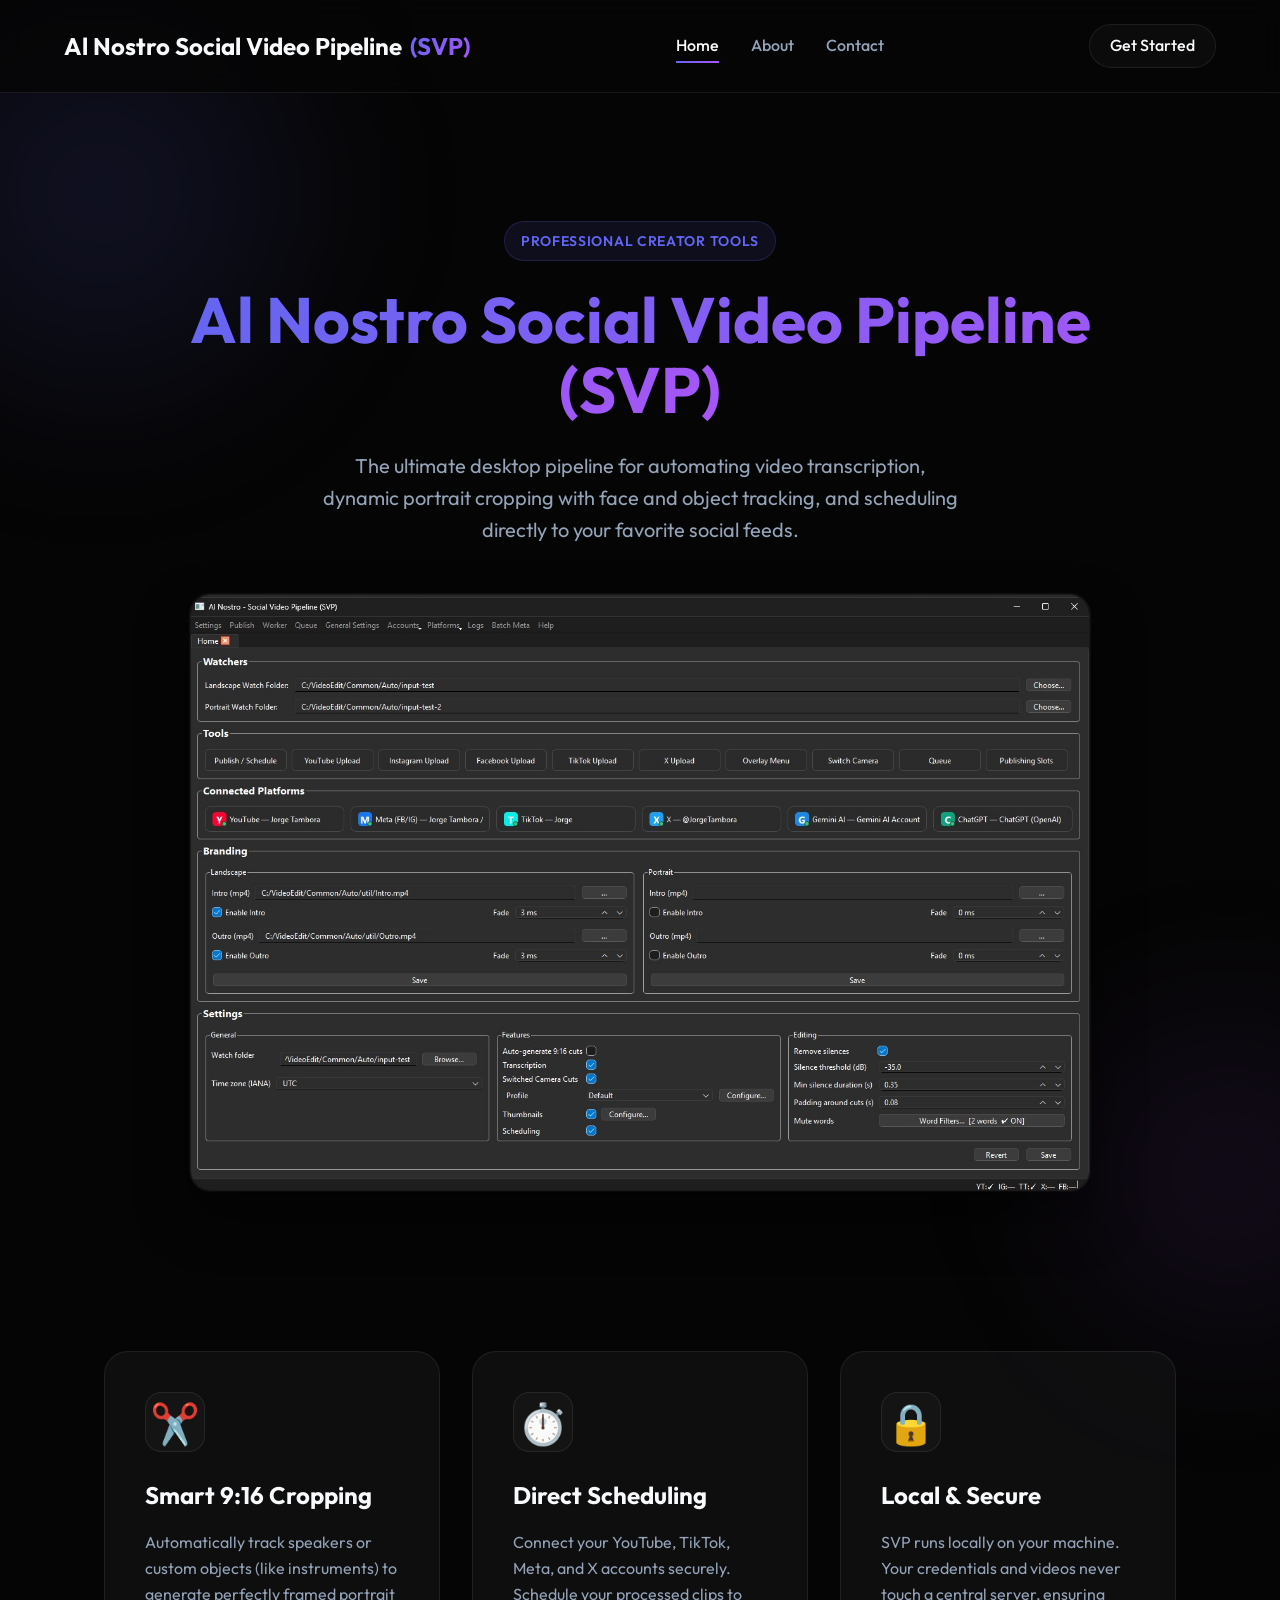
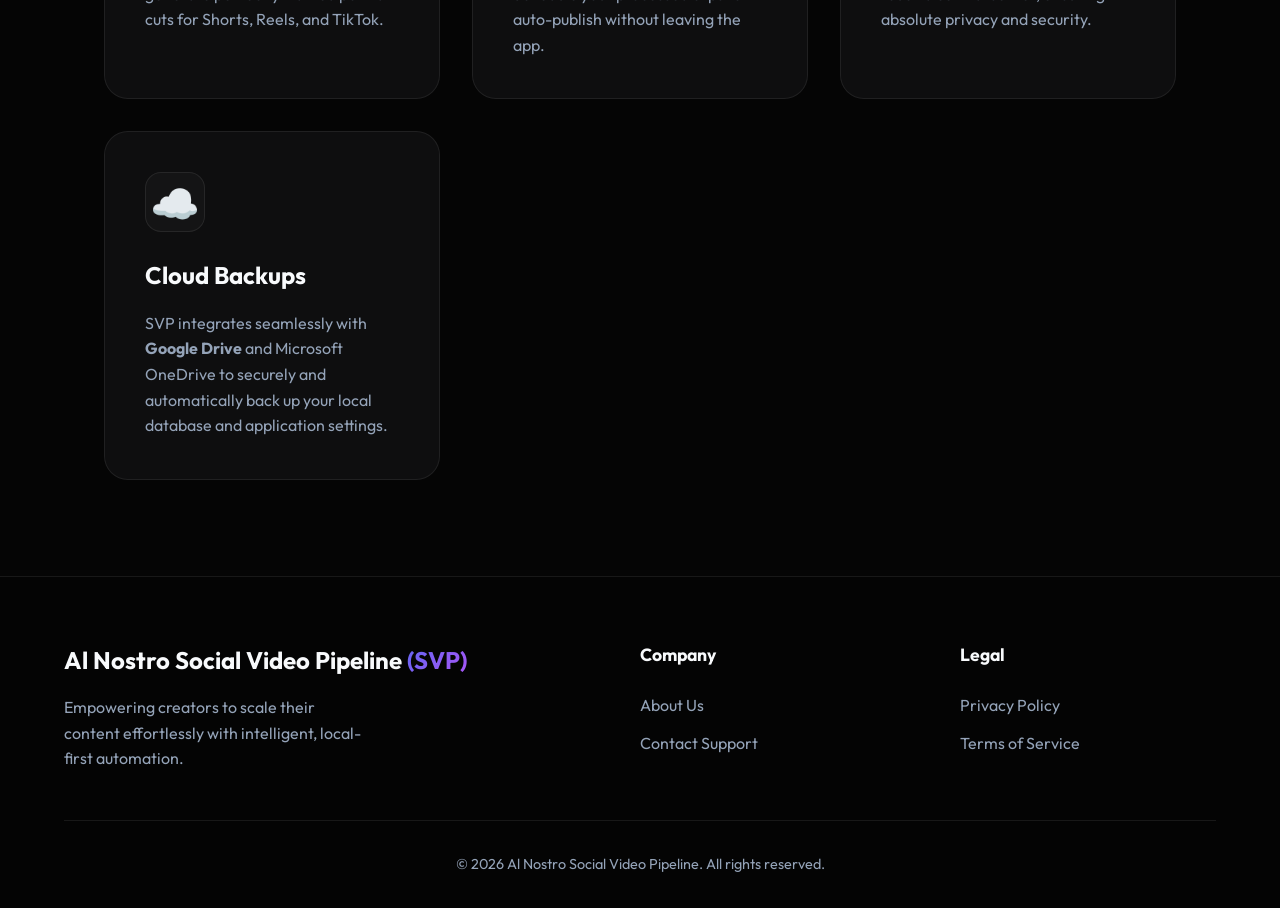
==== index.html @ b9350e73 "updated for google review" ====
<!DOCTYPE html>
<html lang="en">
<head>
    <meta charset="UTF-8">
    <meta name="viewport" content="width=device-width, initial-scale=1.0">
    <title>Al Nostro Social Video Pipeline (SVP) - Automate Content</title>
    <meta name="description" content="SVP is the ultimate desktop pipeline for automating video transcription, dynamic cropping, and scheduling directly to social media.">
    <link rel="stylesheet" href="styles.css">
    <style>
        /* Homepage specific styles */
        .hero {
            padding: 8rem 0 4rem;
            text-align: center;
            position: relative;
        }
        .hero-badge {
            display: inline-block;
            padding: 0.5rem 1rem;
            background: rgba(99, 102, 241, 0.1);
            color: var(--accent-primary);
            border-radius: 9999px;
            font-size: 0.875rem;
            font-weight: 600;
            margin-bottom: 1.5rem;
            border: 1px solid rgba(99, 102, 241, 0.2);
            text-transform: uppercase;
            letter-spacing: 0.05em;
        }
        .hero-title {
            font-size: 4rem;
            font-weight: 700;
            margin-bottom: 1.5rem;
            line-height: 1.1;
        }
        .hero-title span {
            background: var(--accent-gradient);
            -webkit-background-clip: text;
            -webkit-text-fill-color: transparent;
        }
        .hero-subtitle {
            font-size: 1.25rem;
            color: var(--text-secondary);
            max-width: 650px;
            margin: 0 auto 3rem;
        }
        .mockup-container {
            max-width: 900px;
            margin: 0 auto;
            border-radius: 20px;
            overflow: hidden;
            border: 1px solid var(--border-glass);
            box-shadow: 0 25px 50px rgba(0,0,0,0.5), 0 0 0 1px rgba(255,255,255,0.05);
            transition: transform 0.4s ease, box-shadow 0.4s ease;
        }
        .mockup-container:hover {
            transform: translateY(-10px);
            box-shadow: 0 35px 70px rgba(0,0,0,0.6), 0 0 0 1px rgba(168, 85, 247, 0.3);
        }
        .mockup-container img {
            width: 100%;
            display: block;
        }
        .features {
            padding: 6rem 0;
            display: grid;
            grid-template-columns: repeat(auto-fit, minmax(300px, 1fr));
            gap: 2rem;
        }
        .feature-card {
            background: var(--bg-card);
            border: 1px solid var(--border-glass);
            border-radius: 24px;
            padding: 2.5rem;
            transition: transform 0.3s ease, background 0.3s ease;
            backdrop-filter: blur(10px);
        }
        .feature-card:hover {
            transform: translateY(-5px);
            background: rgba(255, 255, 255, 0.05);
            border-color: rgba(99, 102, 241, 0.4);
        }
        .feature-icon {
            font-size: 2.5rem;
            margin-bottom: 1.5rem;
            display: inline-block;
            background: var(--bg-glass);
            width: 60px;
            height: 60px;
            line-height: 60px;
            text-align: center;
            border-radius: 16px;
            border: 1px solid var(--border-glass);
        }
        .feature-card h3 {
            font-size: 1.5rem;
            margin-bottom: 1rem;
        }
        .feature-card p {
            color: var(--text-secondary);
        }
        @media (max-width: 768px) {
            .hero-title { font-size: 2.8rem; }
            .hero { padding: 4rem 0 2rem; }
        }
    </style>
</head>
<body>

    <nav class="navbar">
        <a href="index.html" class="nav-brand">Al Nostro Social Video Pipeline <span>(SVP)</span></a>
        <div class="nav-links">
            <a href="index.html" class="active">Home</a>
            <a href="about.html">About</a>
            <a href="contact.html">Contact</a>
        </div>
        <a href="contact.html" class="nav-cta">Get Started</a>
    </nav>

    <main>
        <div class="bg-glow"></div>
        <div class="bg-glow-right"></div>
        
        <div class="container">
            <section class="hero animate-up">
                <div class="hero-badge">Professional Creator Tools</div>
                <h1 class="hero-title"><span>Al Nostro Social Video Pipeline (SVP)</span></h1>
                <p class="hero-subtitle">
                    The ultimate desktop pipeline for automating video transcription, dynamic portrait cropping with face and object tracking, and scheduling directly to your favorite social feeds.
                </p>
                
                <div class="mockup-container delay-1 animate-up">
                    <img src="Al-nostro-svp.jpg" alt="SVP Application Interface showing video cropping and scheduling">
                </div>
            </section>

            <section class="features animate-up delay-2">
                <div class="feature-card">
                    <div class="feature-icon">✂️</div>
                    <h3>Smart 9:16 Cropping</h3>
                    <p>Automatically track speakers or custom objects (like instruments) to generate perfectly framed portrait cuts for Shorts, Reels, and TikTok.</p>
                </div>
                <div class="feature-card">
                    <div class="feature-icon">⏱️</div>
                    <h3>Direct Scheduling</h3>
                    <p>Connect your YouTube, TikTok, Meta, and X accounts securely. Schedule your processed clips to auto-publish without leaving the app.</p>
                </div>
                <div class="feature-card">
                    <div class="feature-icon">🔒</div>
                    <h3>Local & Secure</h3>
                    <p>SVP runs locally on your machine. Your credentials and videos never touch a central server, ensuring absolute privacy and security.</p>
                </div>
                <div class="feature-card">
                    <div class="feature-icon">☁️</div>
                    <h3>Cloud Backups</h3>
                    <p>SVP integrates seamlessly with <strong>Google Drive</strong> and Microsoft OneDrive to securely and automatically back up your local database and application settings.</p>
                </div>
            </section>
        </div>
    </main>

    <footer>
        <div class="footer-content">
            <div class="footer-brand">
                <h3>Al Nostro Social Video Pipeline <span>(SVP)</span></h3>
                <p>Empowering creators to scale their content effortlessly with intelligent, local-first automation.</p>
            </div>
            <div class="footer-col">
                <h4>Company</h4>
                <ul>
                    <li><a href="about.html">About Us</a></li>
                    <li><a href="contact.html">Contact Support</a></li>
                </ul>
            </div>
            <div class="footer-col">
                <h4>Legal</h4>
                <ul>
                    <li><a href="privacy_policy.html">Privacy Policy</a></li>
                    <li><a href="terms_of_service.html">Terms of Service</a></li>
                </ul>
            </div>
        </div>
        <div class="footer-bottom">
            &copy; 2026 Al Nostro Social Video Pipeline. All rights reserved.
        </div>
    </footer>

</body>
</html>
---- styles.css ----
@import url('https://fonts.googleapis.com/css2?family=Outfit:wght@300;400;500;600;700&display=swap');

:root {
  --bg-dark: #050505;
  --bg-card: rgba(20, 20, 22, 0.6);
  --bg-glass: rgba(255, 255, 255, 0.03);
  --border-glass: rgba(255, 255, 255, 0.08);
  --text-primary: #f8fafc;
  --text-secondary: #94a3b8;
  --accent-primary: #6366f1;
  --accent-secondary: #a855f7;
  --accent-gradient: linear-gradient(135deg, var(--accent-primary), var(--accent-secondary));
}

* {
  margin: 0;
  padding: 0;
  box-sizing: border-box;
}

body {
  font-family: 'Outfit', sans-serif;
  background-color: var(--bg-dark);
  color: var(--text-primary);
  line-height: 1.6;
  overflow-x: hidden;
  display: flex;
  flex-direction: column;
  min-height: 100vh;
}

/* Glassmorphism Background Elements */
.bg-glow {
  position: absolute;
  width: 600px;
  height: 600px;
  background: radial-gradient(circle, rgba(99, 102, 241, 0.15) 0%, transparent 70%);
  border-radius: 50%;
  top: -200px;
  left: -200px;
  z-index: -1;
  filter: blur(60px);
}
.bg-glow-right {
  position: absolute;
  width: 500px;
  height: 500px;
  background: radial-gradient(circle, rgba(168, 85, 247, 0.1) 0%, transparent 70%);
  border-radius: 50%;
  top: 40%;
  right: -200px;
  z-index: -1;
  filter: blur(60px);
}

/* Navigation */
.navbar {
  display: flex;
  justify-content: space-between;
  align-items: center;
  padding: 1.5rem 5%;
  background: rgba(5, 5, 5, 0.8);
  backdrop-filter: blur(12px);
  border-bottom: 1px solid var(--border-glass);
  position: sticky;
  top: 0;
  z-index: 100;
}

.nav-brand {
  font-size: 1.5rem;
  font-weight: 700;
  color: var(--text-primary);
  text-decoration: none;
  display: flex;
  align-items: center;
  gap: 0.5rem;
}

.nav-brand span {
  background: var(--accent-gradient);
  -webkit-background-clip: text;
  -webkit-text-fill-color: transparent;
}

.nav-links {
  display: flex;
  gap: 2rem;
}

.nav-links a {
  color: var(--text-secondary);
  text-decoration: none;
  font-weight: 500;
  transition: color 0.3s ease;
  position: relative;
}

.nav-links a:hover, .nav-links a.active {
  color: var(--text-primary);
}

.nav-links a::after {
  content: '';
  position: absolute;
  width: 0;
  height: 2px;
  bottom: -4px;
  left: 0;
  background: var(--accent-gradient);
  transition: width 0.3s ease;
}

.nav-links a:hover::after, .nav-links a.active::after {
  width: 100%;
}

.nav-cta {
  padding: 0.5rem 1.25rem;
  border-radius: 9999px;
  background: var(--bg-glass);
  border: 1px solid var(--border-glass);
  color: var(--text-primary);
  text-decoration: none;
  font-weight: 500;
  transition: all 0.3s ease;
}

.nav-cta:hover {
  background: var(--accent-gradient);
  border-color: transparent;
  transform: translateY(-2px);
  box-shadow: 0 10px 20px rgba(99, 102, 241, 0.2);
}

/* Main Content Area */
main {
  flex: 1;
  position: relative;
}

/* Page Layout Wrappers */
.container {
  max-width: 1200px;
  margin: 0 auto;
  padding: 0 5%;
}

.page-header {
  text-align: center;
  padding: 6rem 0 4rem;
}

.page-title {
  font-size: 3.5rem;
  font-weight: 700;
  margin-bottom: 1rem;
  line-height: 1.1;
}

.page-subtitle {
  font-size: 1.25rem;
  color: var(--text-secondary);
  max-width: 600px;
  margin: 0 auto;
}

/* Document Pages (Privacy, Terms) */
.doc-content {
  background: var(--bg-card);
  border: 1px solid var(--border-glass);
  border-radius: 24px;
  padding: 3rem;
  margin-bottom: 4rem;
  backdrop-filter: blur(10px);
}

.doc-content h2 {
  font-size: 1.75rem;
  margin: 2.5rem 0 1rem;
  color: var(--text-primary);
}

.doc-content p, .doc-content li {
  color: var(--text-secondary);
  margin-bottom: 1rem;
  font-size: 1.05rem;
}

.doc-content ul {
  padding-left: 1.5rem;
  margin-bottom: 1.5rem;
}

.doc-content a {
  color: var(--accent-primary);
  text-decoration: none;
  transition: color 0.3s ease;
}

.doc-content a:hover {
  color: var(--accent-secondary);
  text-decoration: underline;
}

/* Footer */
footer {
  background: rgba(5, 5, 5, 0.9);
  border-top: 1px solid var(--border-glass);
  padding: 4rem 5% 2rem;
  margin-top: auto;
}

.footer-content {
  display: grid;
  grid-template-columns: 2fr 1fr 1fr;
  gap: 4rem;
  max-width: 1200px;
  margin: 0 auto 3rem;
}

.footer-brand h3 {
  font-size: 1.5rem;
  margin-bottom: 1rem;
}
.footer-brand h3 span {
  background: var(--accent-gradient);
  -webkit-background-clip: text;
  -webkit-text-fill-color: transparent;
}
.footer-brand p {
  color: var(--text-secondary);
  max-width: 300px;
}

.footer-col h4 {
  font-size: 1.1rem;
  margin-bottom: 1.5rem;
  color: var(--text-primary);
}

.footer-col ul {
  list-style: none;
}

.footer-col ul li {
  margin-bottom: 0.75rem;
}

.footer-col a {
  color: var(--text-secondary);
  text-decoration: none;
  transition: color 0.3s ease;
}

.footer-col a:hover {
  color: var(--accent-primary);
}

.footer-bottom {
  text-align: center;
  padding-top: 2rem;
  border-top: 1px solid var(--border-glass);
  color: var(--text-secondary);
  font-size: 0.9rem;
}

/* Responsive */
@media (max-width: 768px) {
  .navbar { flex-direction: column; gap: 1rem; padding: 1rem; }
  .nav-links { gap: 1rem; flex-wrap: wrap; justify-content: center; }
  .footer-content { grid-template-columns: 1fr; gap: 2rem; }
  .page-title { font-size: 2.5rem; }
  .doc-content { padding: 1.5rem; }
}

/* Animations */
@keyframes fadeInUp {
  from { opacity: 0; transform: translateY(20px); }
  to { opacity: 1; transform: translateY(0); }
}
.animate-up {
  animation: fadeInUp 0.8s cubic-bezier(0.16, 1, 0.3, 1) forwards;
}
.delay-1 { animation-delay: 0.1s; }
.delay-2 { animation-delay: 0.2s; }
.delay-3 { animation-delay: 0.3s; }
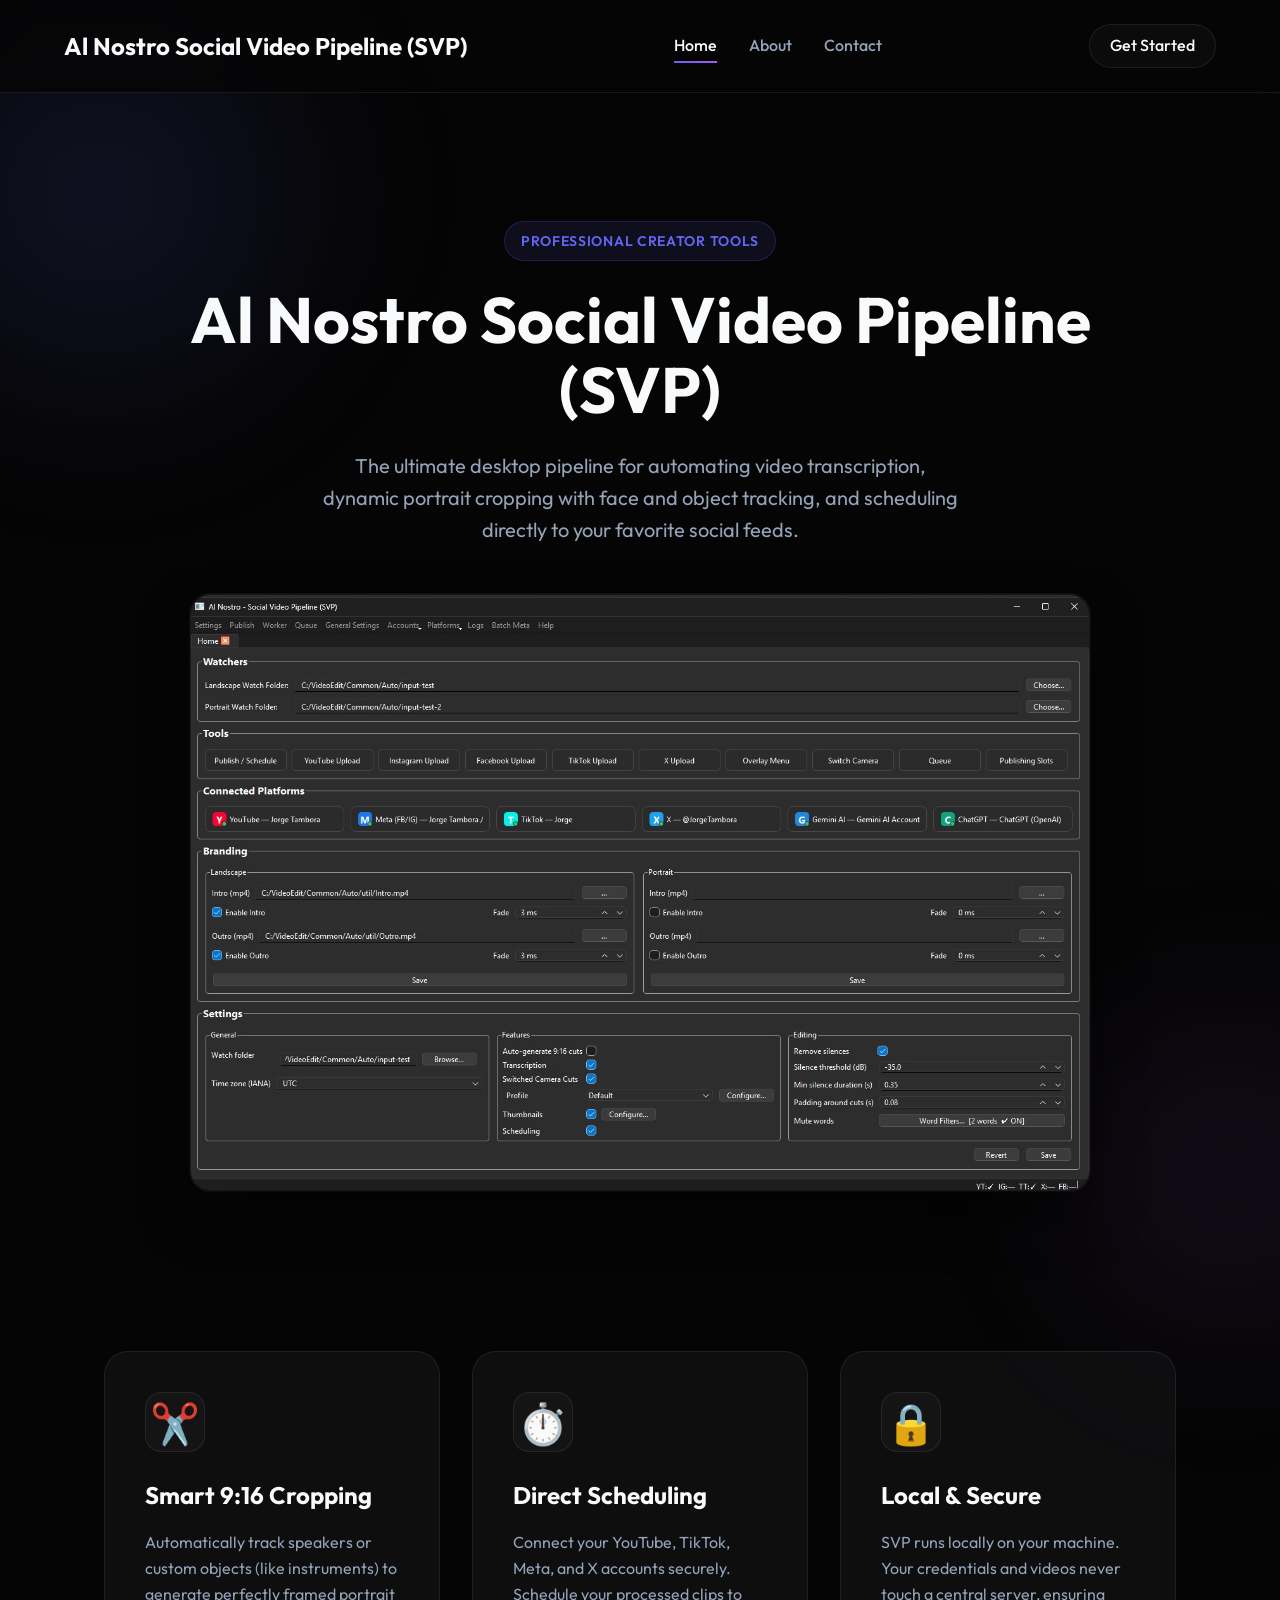
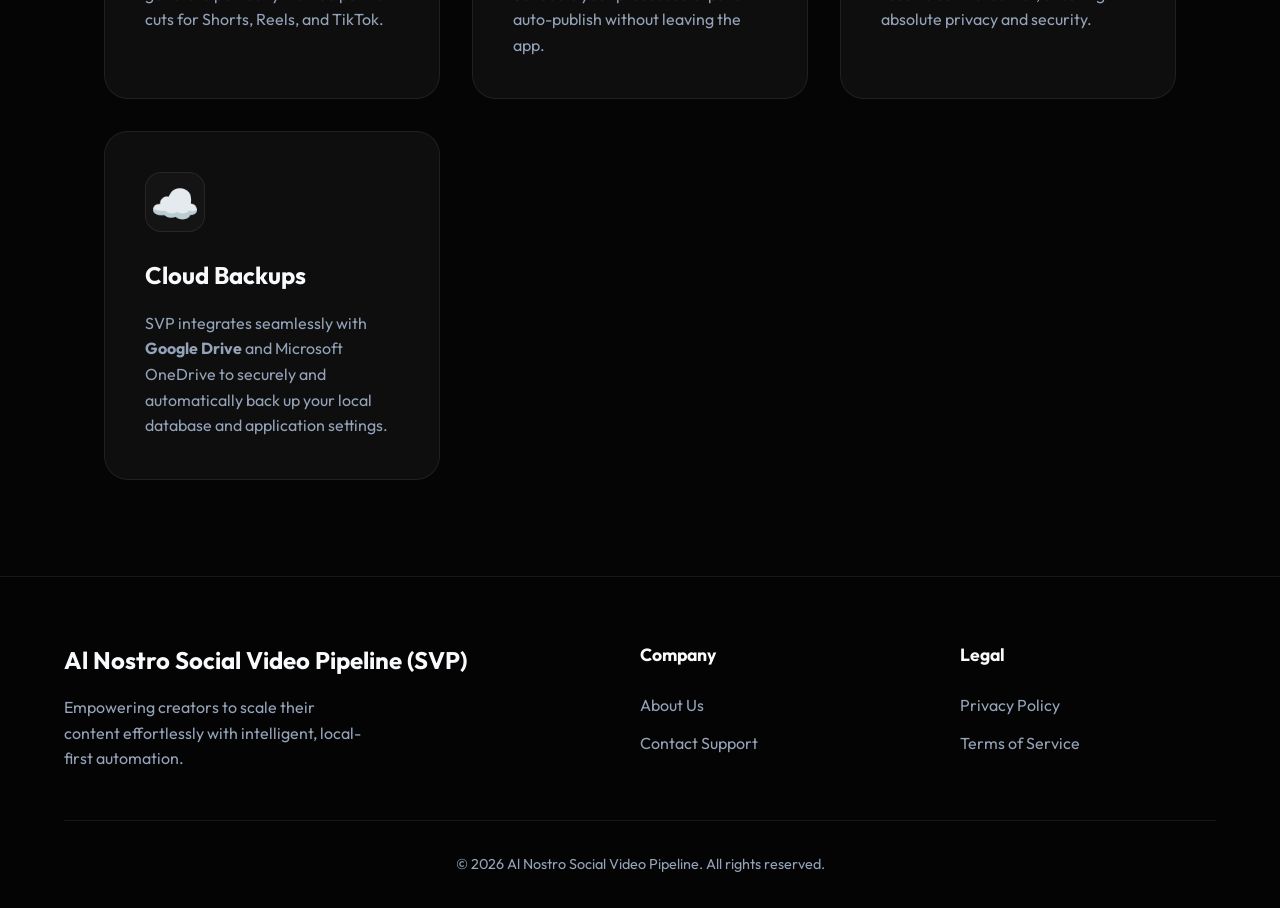
==== commit f81edd21: "updated per google policies" ====
--- a/index.html
+++ b/index.html
@@ -107,7 +107,7 @@
 <body>
 
     <nav class="navbar">
-        <a href="index.html" class="nav-brand">Al Nostro Social Video Pipeline <span>(SVP)</span></a>
+        <a href="index.html" class="nav-brand">Al Nostro Social Video Pipeline (SVP)</a>
         <div class="nav-links">
             <a href="index.html" class="active">Home</a>
             <a href="about.html">About</a>
@@ -123,7 +123,7 @@
         <div class="container">
             <section class="hero animate-up">
                 <div class="hero-badge">Professional Creator Tools</div>
-                <h1 class="hero-title"><span>Al Nostro Social Video Pipeline (SVP)</span></h1>
+                <h1 class="hero-title">Al Nostro Social Video Pipeline (SVP)</h1>
                 <p class="hero-subtitle">
                     The ultimate desktop pipeline for automating video transcription, dynamic portrait cropping with face and object tracking, and scheduling directly to your favorite social feeds.
                 </p>
@@ -161,7 +161,7 @@
     <footer>
         <div class="footer-content">
             <div class="footer-brand">
-                <h3>Al Nostro Social Video Pipeline <span>(SVP)</span></h3>
+                <h3>Al Nostro Social Video Pipeline (SVP)</h3>
                 <p>Empowering creators to scale their content effortlessly with intelligent, local-first automation.</p>
             </div>
             <div class="footer-col">
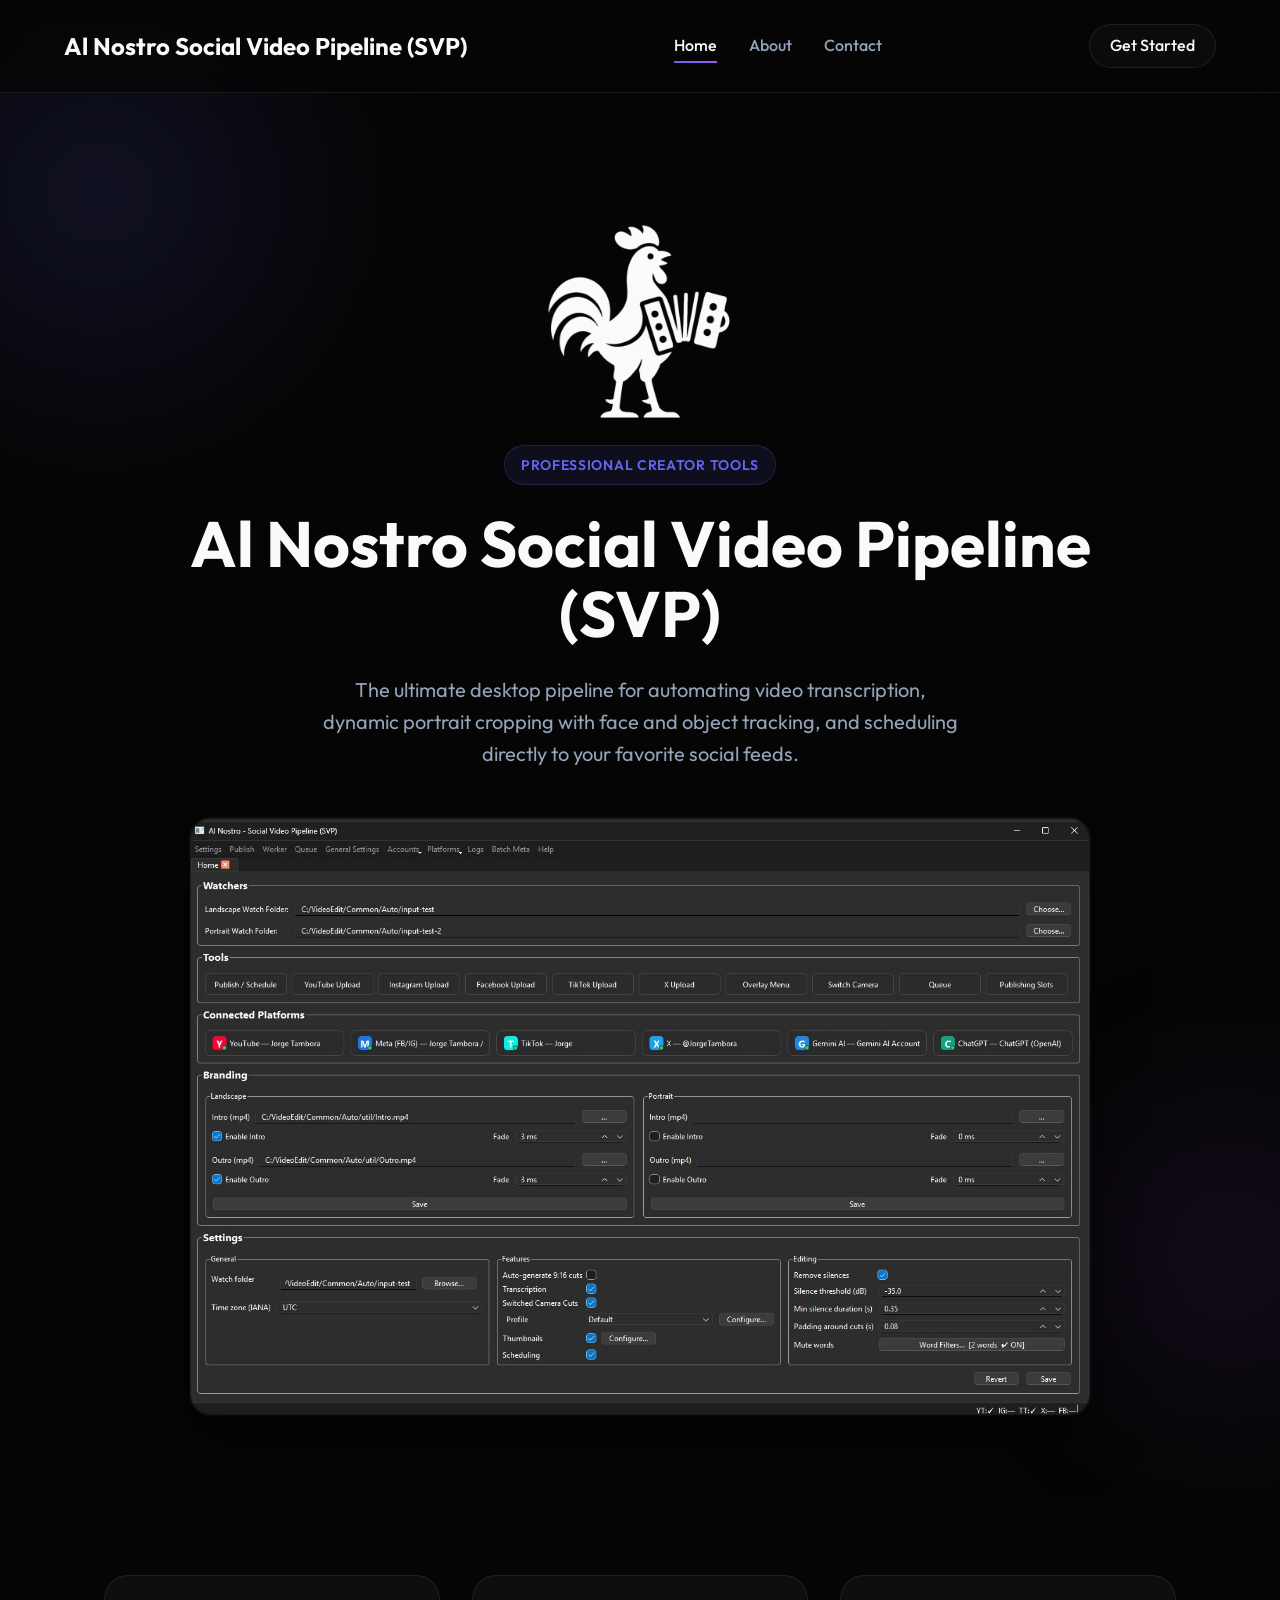
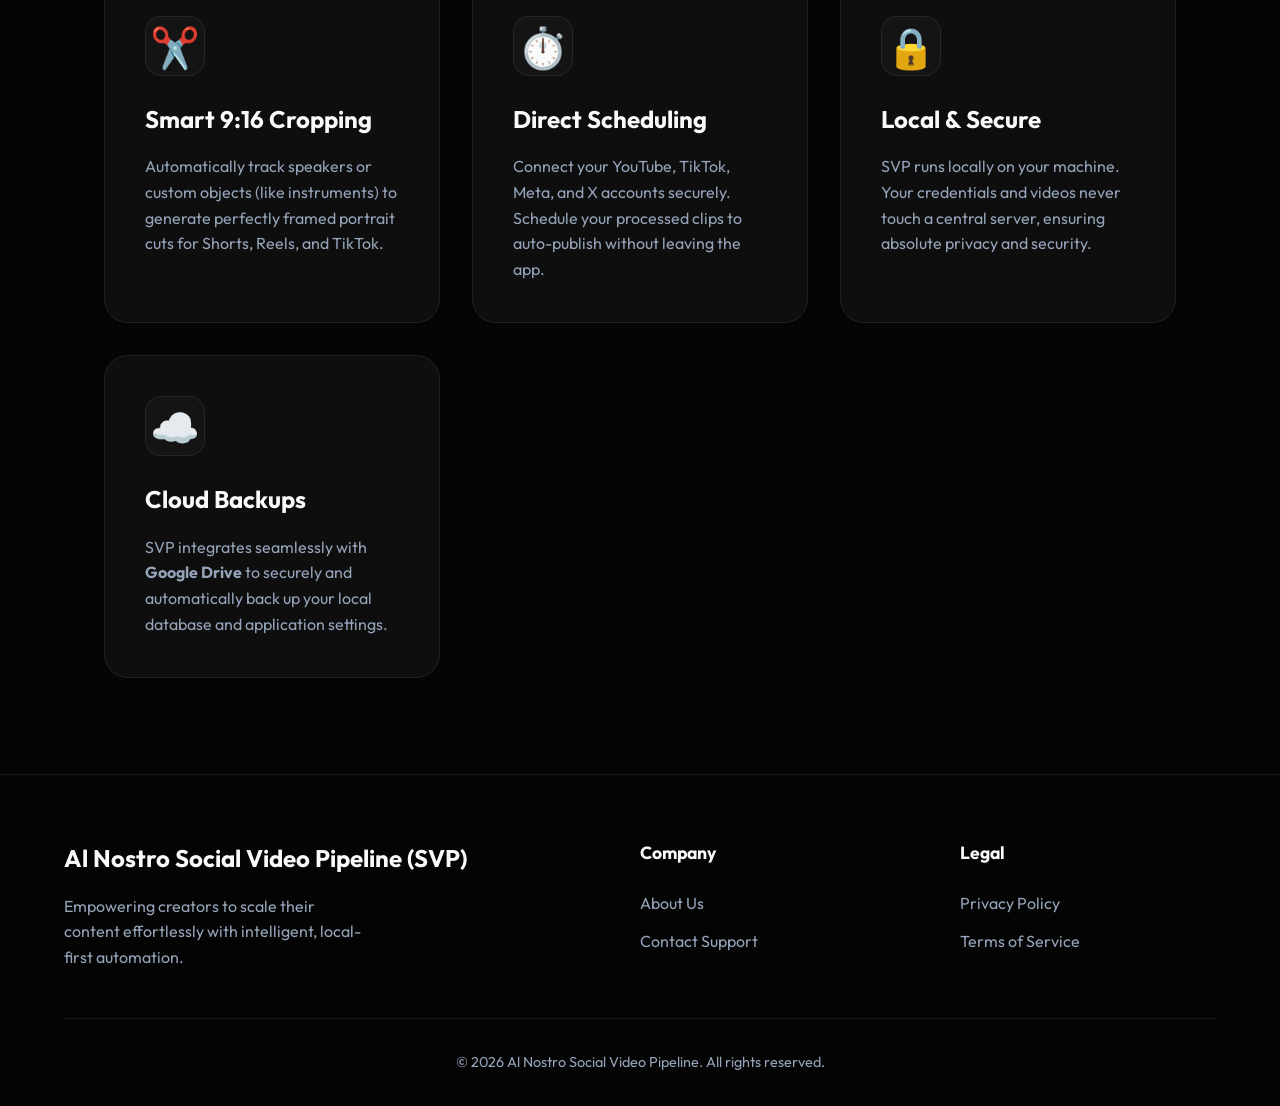
==== commit 9ccb0558: "added new logo" ====
--- a/index.html
+++ b/index.html
@@ -3,8 +3,8 @@
 <head>
     <meta charset="UTF-8">
     <meta name="viewport" content="width=device-width, initial-scale=1.0">
-    <title>Al Nostro Social Video Pipeline (SVP) - Automate Content</title>
-    <meta name="description" content="SVP is the ultimate desktop pipeline for automating video transcription, dynamic cropping, and scheduling directly to social media.">
+    <title>Al Nostro Social Video Pipeline (SVP)</title>
+    <meta name="description" content="Al Nostro Social Video Pipeline (SVP) is a desktop application for video automation and secure Cloud Backups to Google Drive.">
     <link rel="stylesheet" href="styles.css">
     <style>
         /* Homepage specific styles */
@@ -122,6 +122,7 @@
         
         <div class="container">
             <section class="hero animate-up">
+                <img src="Al%20Nostro%20Logo%20Design.png" alt="Al Nostro Logo" style="display: block; margin: 0 auto 1.5rem auto; max-width: 200px; height: auto;">
                 <div class="hero-badge">Professional Creator Tools</div>
                 <h1 class="hero-title">Al Nostro Social Video Pipeline (SVP)</h1>
                 <p class="hero-subtitle">
@@ -152,7 +153,7 @@
                 <div class="feature-card">
                     <div class="feature-icon">☁️</div>
                     <h3>Cloud Backups</h3>
-                    <p>SVP integrates seamlessly with <strong>Google Drive</strong> and Microsoft OneDrive to securely and automatically back up your local database and application settings.</p>
+                    <p>SVP integrates seamlessly with <strong>Google Drive</strong> to securely and automatically back up your local database and application settings.</p>
                 </div>
             </section>
         </div>
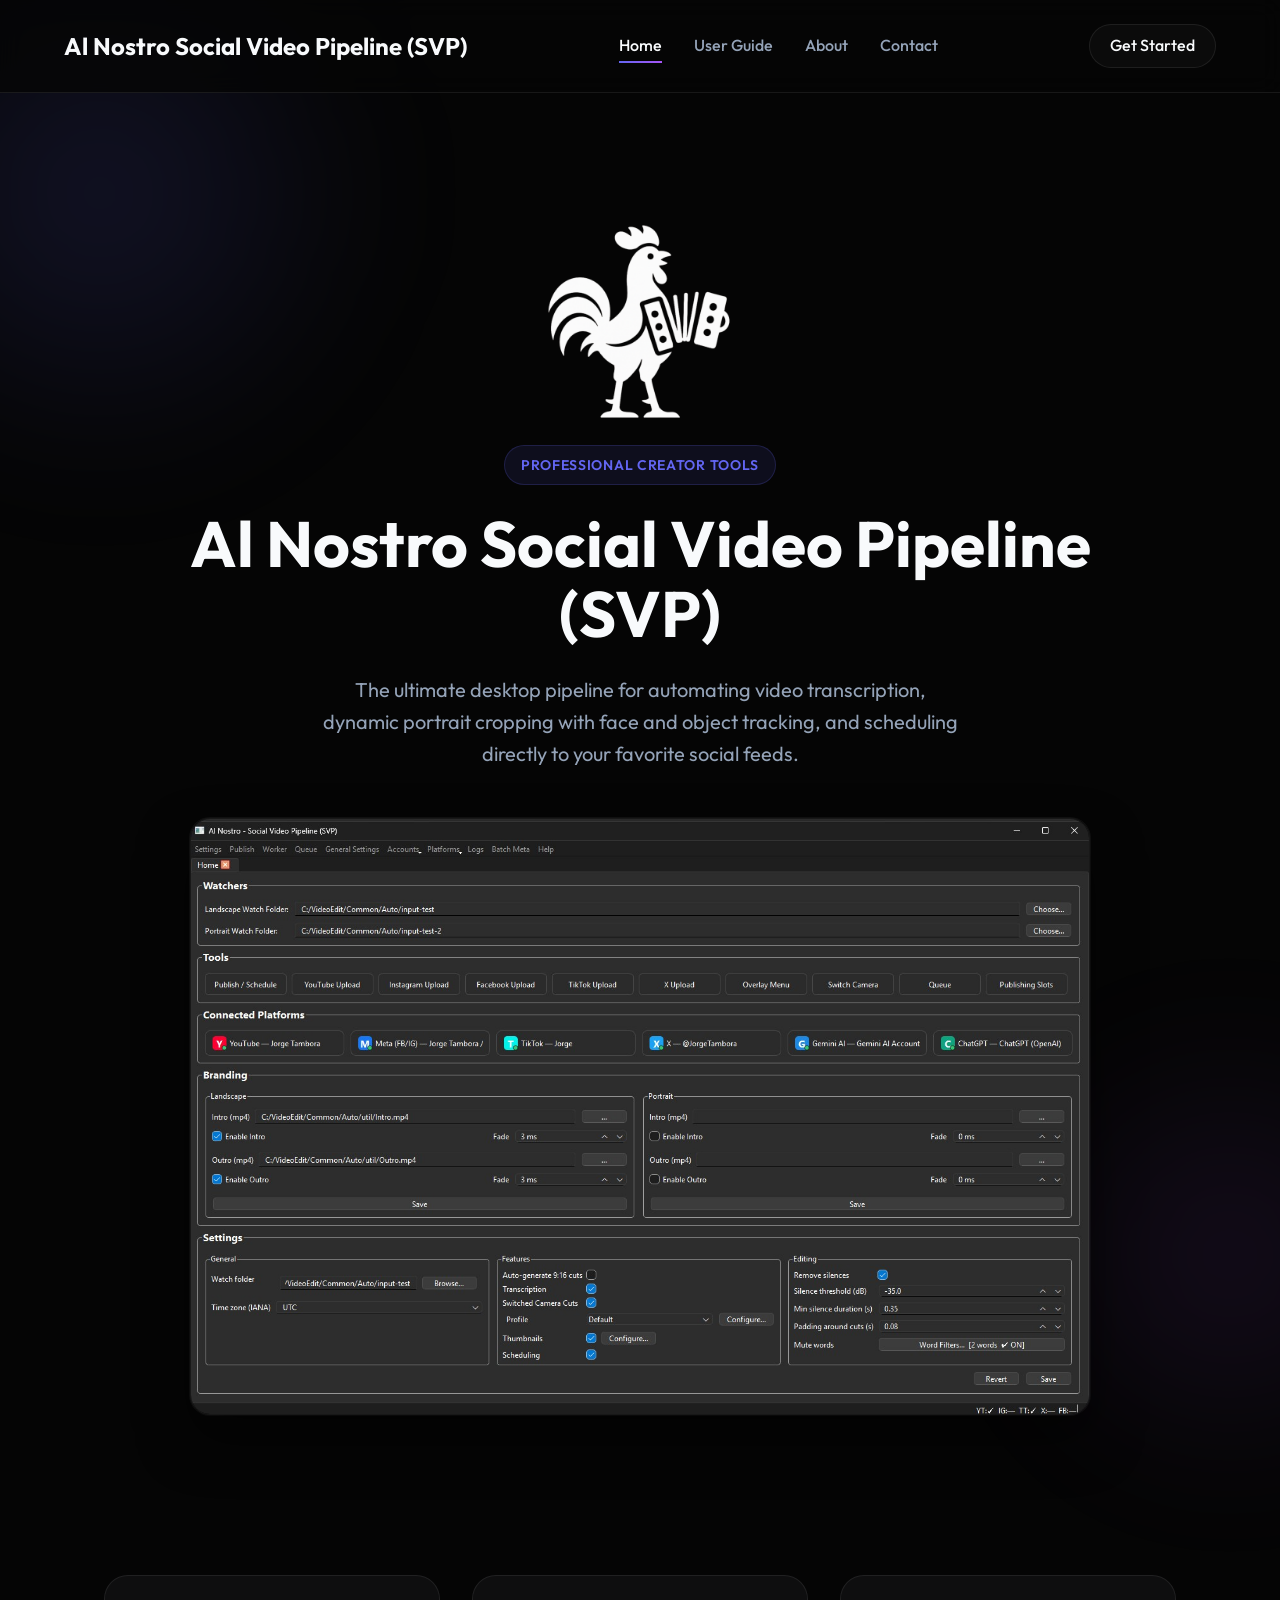
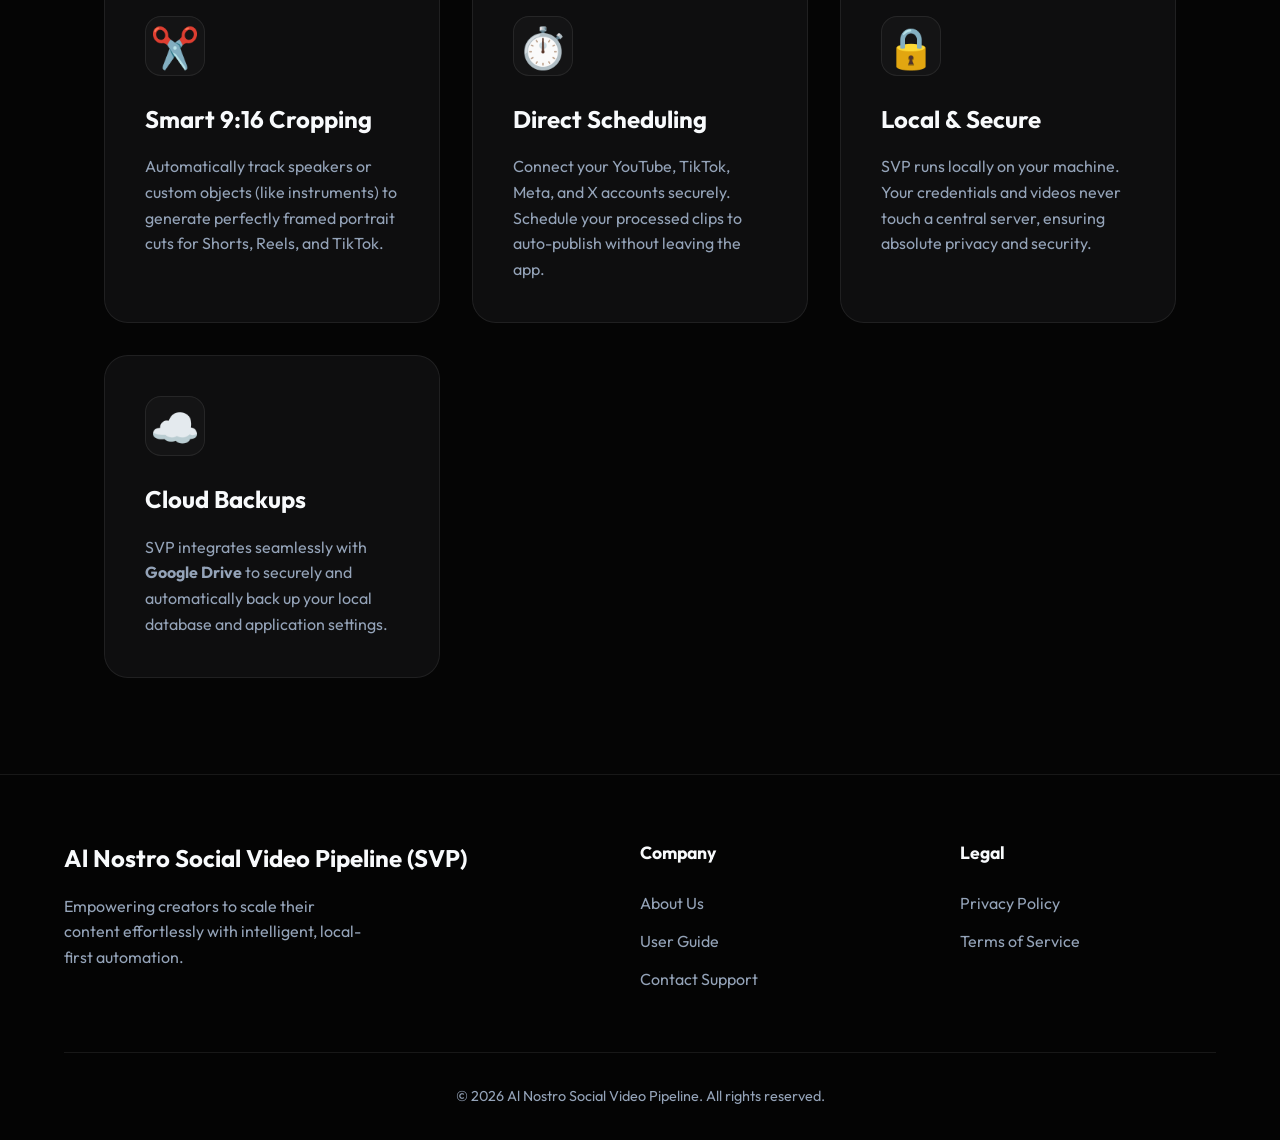
==== commit 561ea26d: "User guide - initial version" ====
--- a/index.html
+++ b/index.html
@@ -110,6 +110,7 @@
         <a href="index.html" class="nav-brand">Al Nostro Social Video Pipeline (SVP)</a>
         <div class="nav-links">
             <a href="index.html" class="active">Home</a>
+            <a href="user_guide.html">User Guide</a>
             <a href="about.html">About</a>
             <a href="contact.html">Contact</a>
         </div>
@@ -169,6 +170,7 @@
                 <h4>Company</h4>
                 <ul>
                     <li><a href="about.html">About Us</a></li>
+                    <li><a href="user_guide.html">User Guide</a></li>
                     <li><a href="contact.html">Contact Support</a></li>
                 </ul>
             </div>
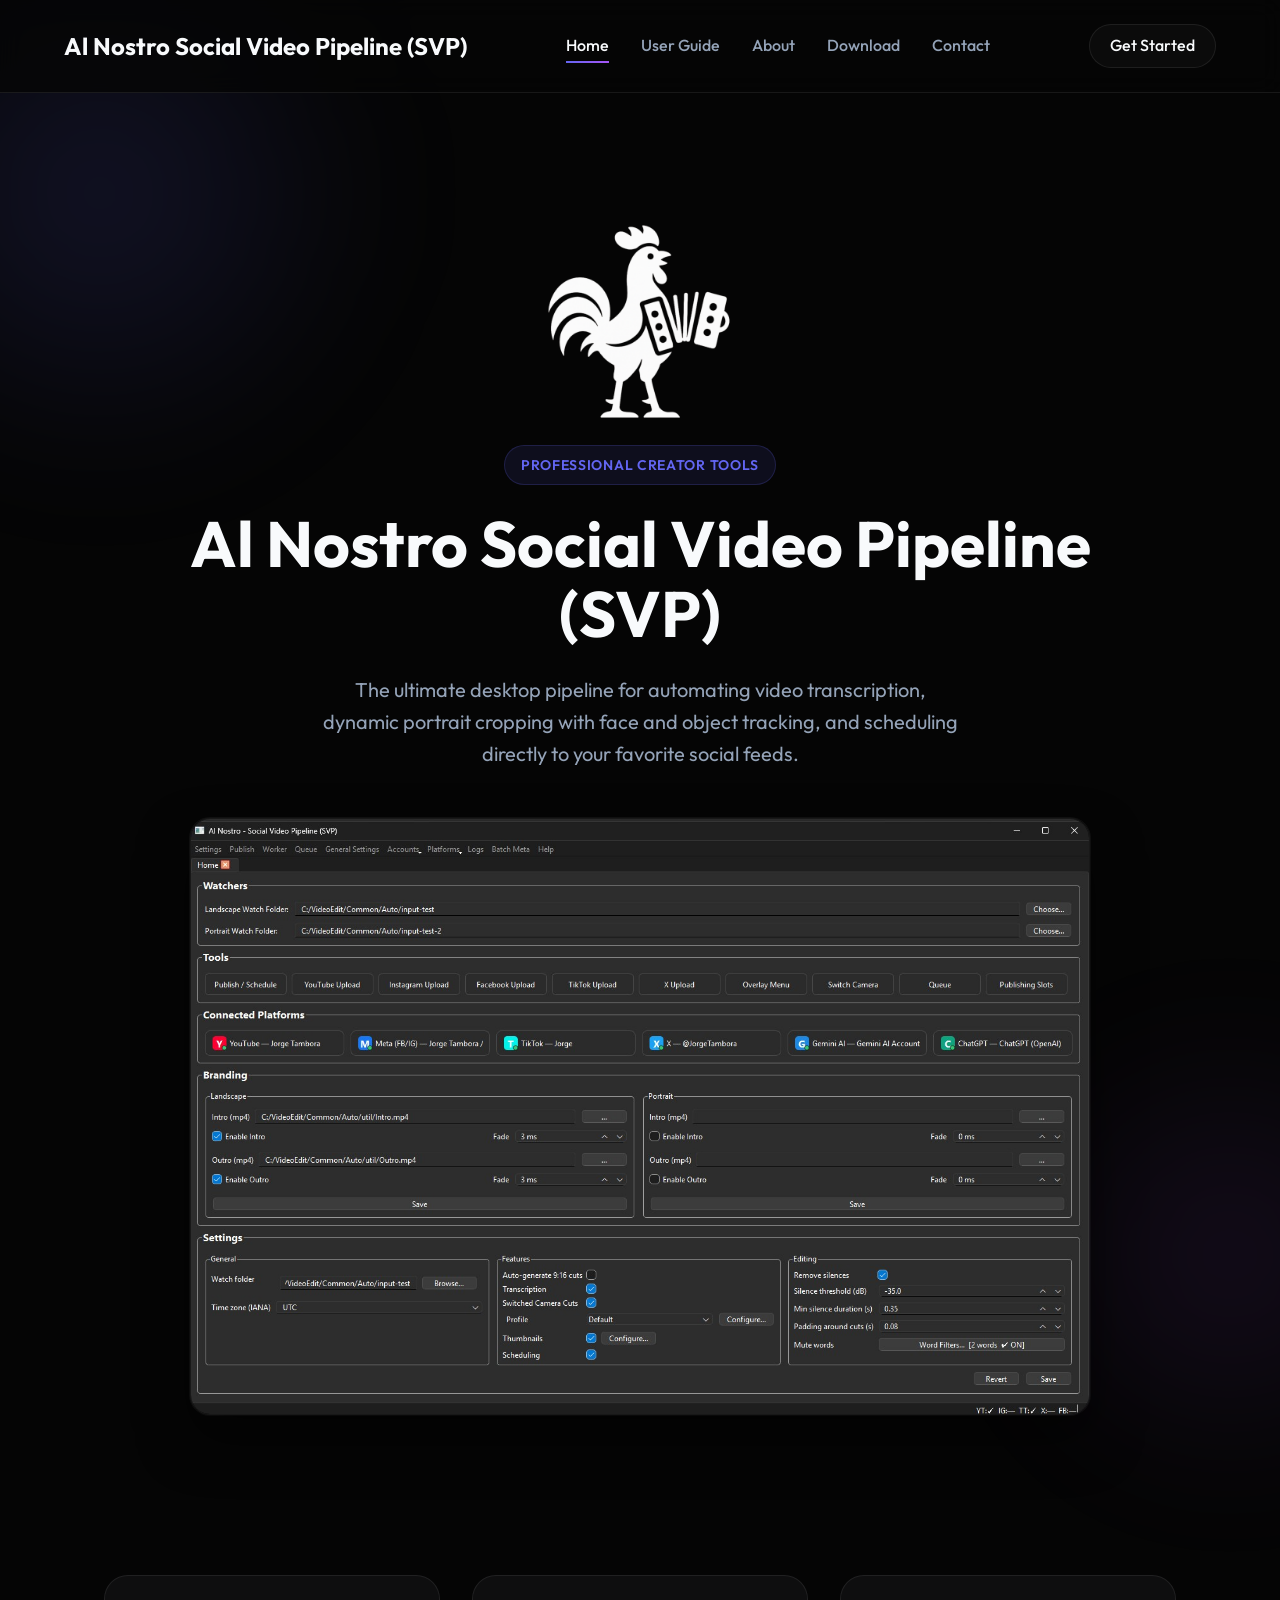
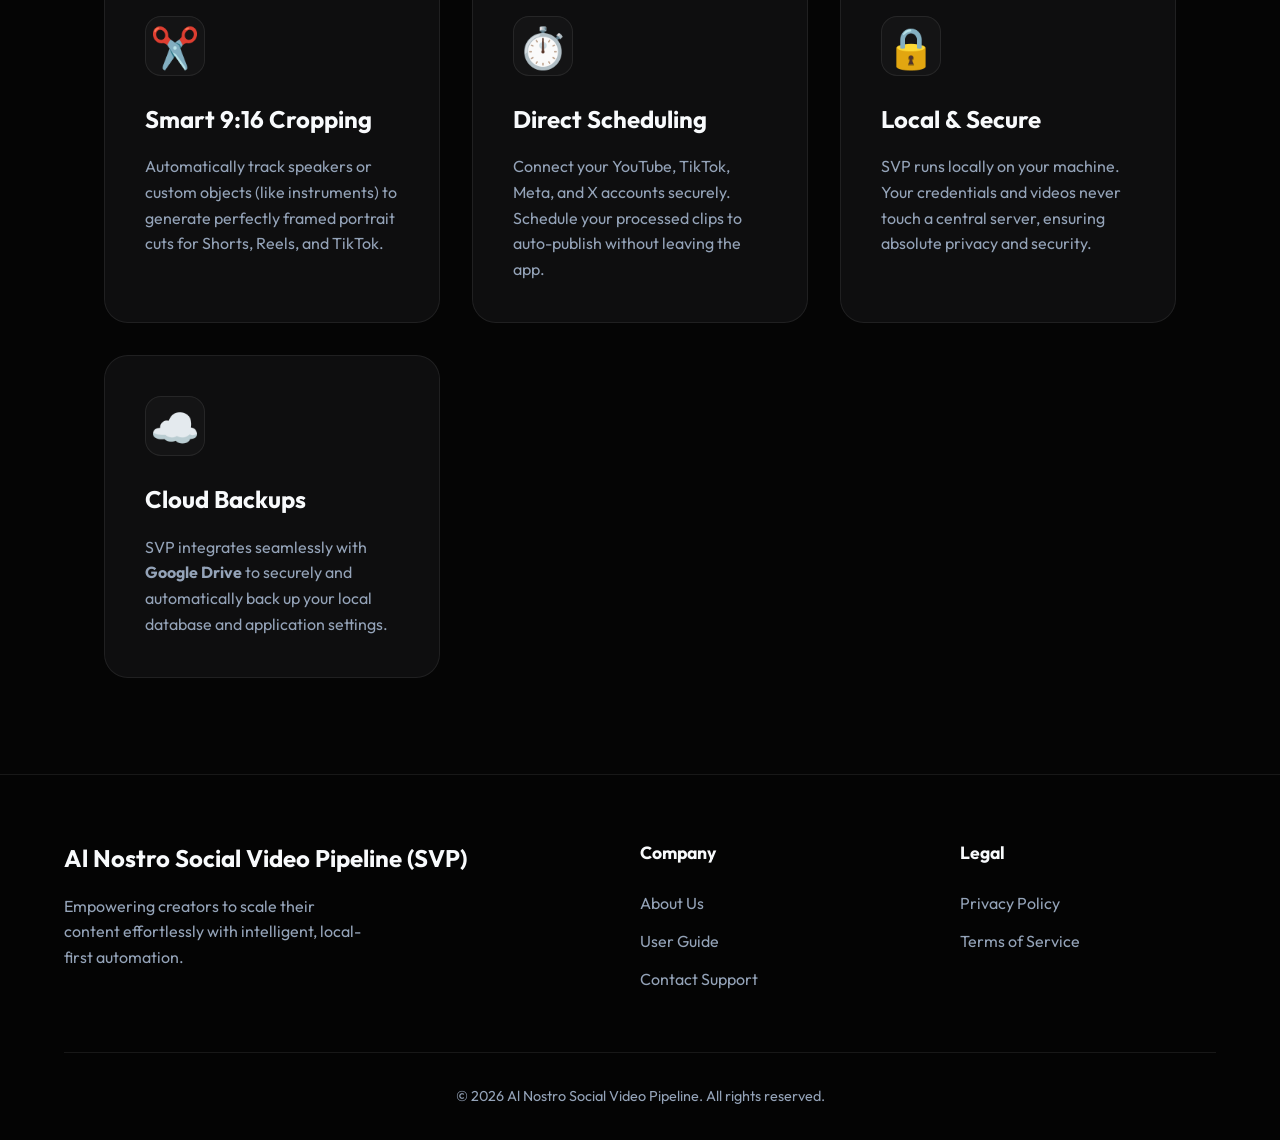
==== commit b39e7a51: "download page links" ====
--- a/index.html
+++ b/index.html
@@ -112,9 +112,10 @@
             <a href="index.html" class="active">Home</a>
             <a href="user_guide.html">User Guide</a>
             <a href="about.html">About</a>
+            <a href="download.html">Download</a>
             <a href="contact.html">Contact</a>
         </div>
-        <a href="contact.html" class="nav-cta">Get Started</a>
+        <a href="subscribe.html" class="nav-cta">Get Started</a>
     </nav>
 
     <main>
